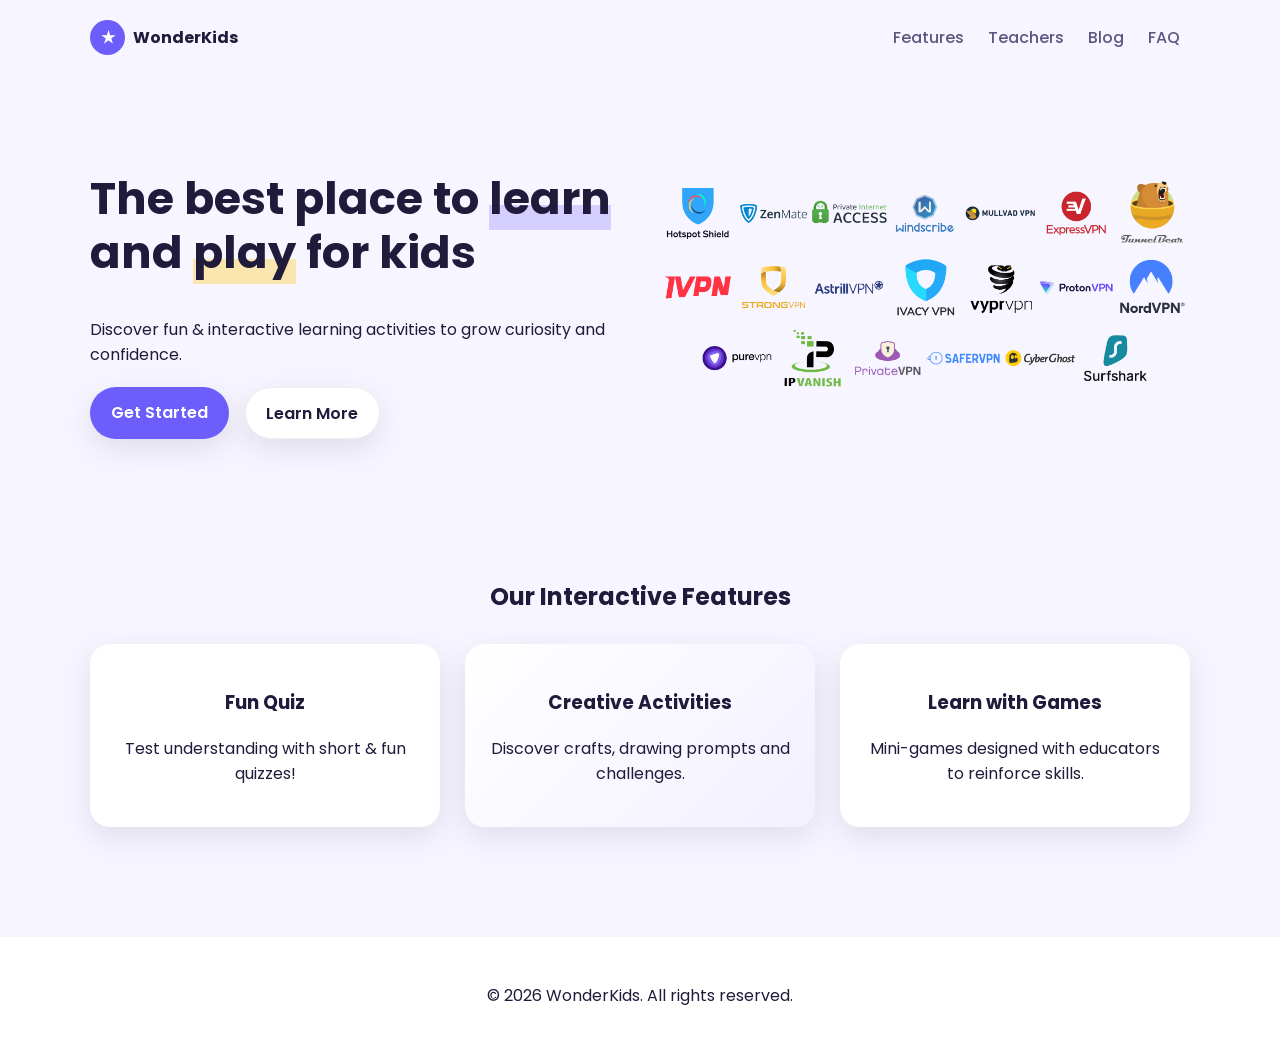
==== index.html @ 26b9216f "Initial commit" ====
<!DOCTYPE html>
<html lang="fr">
<head>
  <meta charset="UTF-8" />
  <meta name="viewport" content="width=device-width, initial-scale=1" />
  <title>WonderKids — Learn & Play</title>
  <link rel="preconnect" href="https://fonts.googleapis.com">
  <link rel="preconnect" href="https://fonts.gstatic.com" crossorigin>
  <link href="https://fonts.googleapis.com/css2?family=Poppins:wght@300;400;500;600;700;800&display=swap" rel="stylesheet">
  <link rel="stylesheet" href="Css/style.css" />
</head>

<body>
  <header class="container nav">
    <a class="brand" href="#"><span class="brand-logo">★</span><span class="brand-name">WonderKids</span></a>
    <nav class="nav-links">
    <a href="features.html">Features</a>
    <a href="teachers.html">Teachers</a>
    <a href="blog.html">Blog</a>
    <a href="#faq">FAQ</a>
    </nav>


  </header>

  <!-- HERO -->
  <section class="hero container">
    <div class="hero-text">
      <h1>The best place to <span class="highlight purple">learn</span> and <span class="highlight yellow">play</span> for kids</h1>
      <p>Discover fun & interactive learning activities to grow curiosity and confidence.</p>
      <div class="actions">
        <a class="btn primary" href="#">Get Started</a>
        <a class="btn ghost" href="#">Learn More</a>
      </div>
    </div>
    <div class="hero-media">
      <img src="images/Best-VPN-Services.png">
    </div>
  </section>

  <!-- FEATURES -->
  <section id="features" class="features container">
    <h2>Our Interactive Features</h2>
    <div class="grid">
      <div class="card tilt">
        <h3>Fun Quiz</h3>
        <p>Test understanding with short & fun quizzes!</p>
      </div>
      <div class="card tilt accent">
        <h3>Creative Activities</h3>
        <p>Discover crafts, drawing prompts and challenges.</p>
      </div>
      <div class="card tilt">
        <h3>Learn with Games</h3>
        <p>Mini-games designed with educators to reinforce skills.</p>
      </div>
    </div>
  </section>

  <footer class="footer">
    <p>© <span id="year"></span> WonderKids. All rights reserved.</p>
  </footer>

  <script src="sc.js"></script>
</body>
</html>
---- Css/style.css ----
:root {
  --primary: #6d5efc;
  --accent: #ffd34e;
  --bg: #f7f5ff;
  --text: #201a3b;
  --muted: #5d5680;
  --shadow: 0 10px 30px rgba(93, 86, 128, .15);
}

body {
  margin: 0;
  font-family: "Poppins", sans-serif;
  background: var(--bg);
  color: var(--text);
}

.container {
  width: min(1100px, 90%);
  margin-inline: auto;
}

.nav {
  display: flex;
  justify-content: space-between;
  align-items: center;
  padding: 20px 0;
}

.brand {
  font-weight: 700;
  text-decoration: none;
  color: var(--text);
  display: flex;
  align-items: center;
  gap: .5rem;
}

.brand-logo {
  background: var(--primary);
  color: white;
  border-radius: 50%;
  width: 35px;
  height: 35px;
  display: grid;
  place-items: center;
}

.nav-links a {
  text-decoration: none;
  color: var(--muted);
  margin: 0 10px;
  font-weight: 500;
}

.hero {
  display: grid;
  grid-template-columns: 1fr 1fr;
  align-items: center;
  padding: 60px 0;
  gap: 40px;
}

.hero-text h1 {
  font-size: 2.8rem;
  line-height: 1.2;
}

.highlight.purple {
  background: linear-gradient(180deg, transparent 60%, rgba(109, 94, 252, .25) 0);
}

.highlight.yellow {
  background: linear-gradient(180deg, transparent 60%, rgba(255, 211, 78, .45) 0);
}

.actions {
  margin-top: 20px;
  display: flex;
  gap: 1rem;
}

.btn {
  text-decoration: none;
  font-weight: 600;
  border-radius: 999px;
  padding: .8rem 1.3rem;
  box-shadow: var(--shadow);
}

.btn.primary {
  background: var(--primary);
  color: #fff;
}

.btn.ghost {
  background: #fff;
  color: var(--text);
  border: 1px solid #eee;
}

.features {
  padding: 60px 0;
  text-align: center;
}

.features .grid {
  display: grid;
  grid-template-columns: repeat(auto-fit, minmax(260px, 1fr));
  gap: 25px;
  margin-top: 30px;
}

.card {
  background: #fff;
  padding: 25px;
  border-radius: 20px;
  box-shadow: var(--shadow);
  transition: transform .2s ease;
}

.card:hover {
  transform: translateY(-5px);
}

.accent {
  background: linear-gradient(135deg, #fff, #f3f0ff);
}

.footer {
  text-align: center;
  padding: 30px 0;
  background: #fff;
  margin-top: 50px;
}

@media (max-width: 800px) {
  .hero {
    grid-template-columns: 1fr;
    text-align: center;
  }
}
/* ===== Images universelles ===== */
img { display:block; max-width:100%; height:auto; }

/* Image fluide (garde les proportions) */
.img-fluid { width:100%; height:auto; }

/* Cadre recadré: l’image remplit le cadre sans se déformer */
.img-cover {
  position: relative;
  overflow: hidden;
  border-radius: 20px;           /* ajuste si tu veux plus/moins arrondi */
  box-shadow: var(--shadow);
}
.img-cover > img {
  width: 100%;
  height: 100%;
  object-fit: cover;             /* clé pour un recadrage propre */
  object-position: center;       /* centre le sujet */
}

/* Utilitaires d’aspect ratio (évite les sauts de layout) */
.aspect-16x9 { aspect-ratio: 16 / 9; }
.aspect-4x3  { aspect-ratio: 4 / 3; }
.aspect-1x1  { aspect-ratio: 1 / 1; }

/* Exemples spécifiques aux sections (facultatif) */
.hero-media .img-cover { transform: rotate(-2deg); } /* style Dribbble-like */
.post .img-cover { border-radius: 18px; }
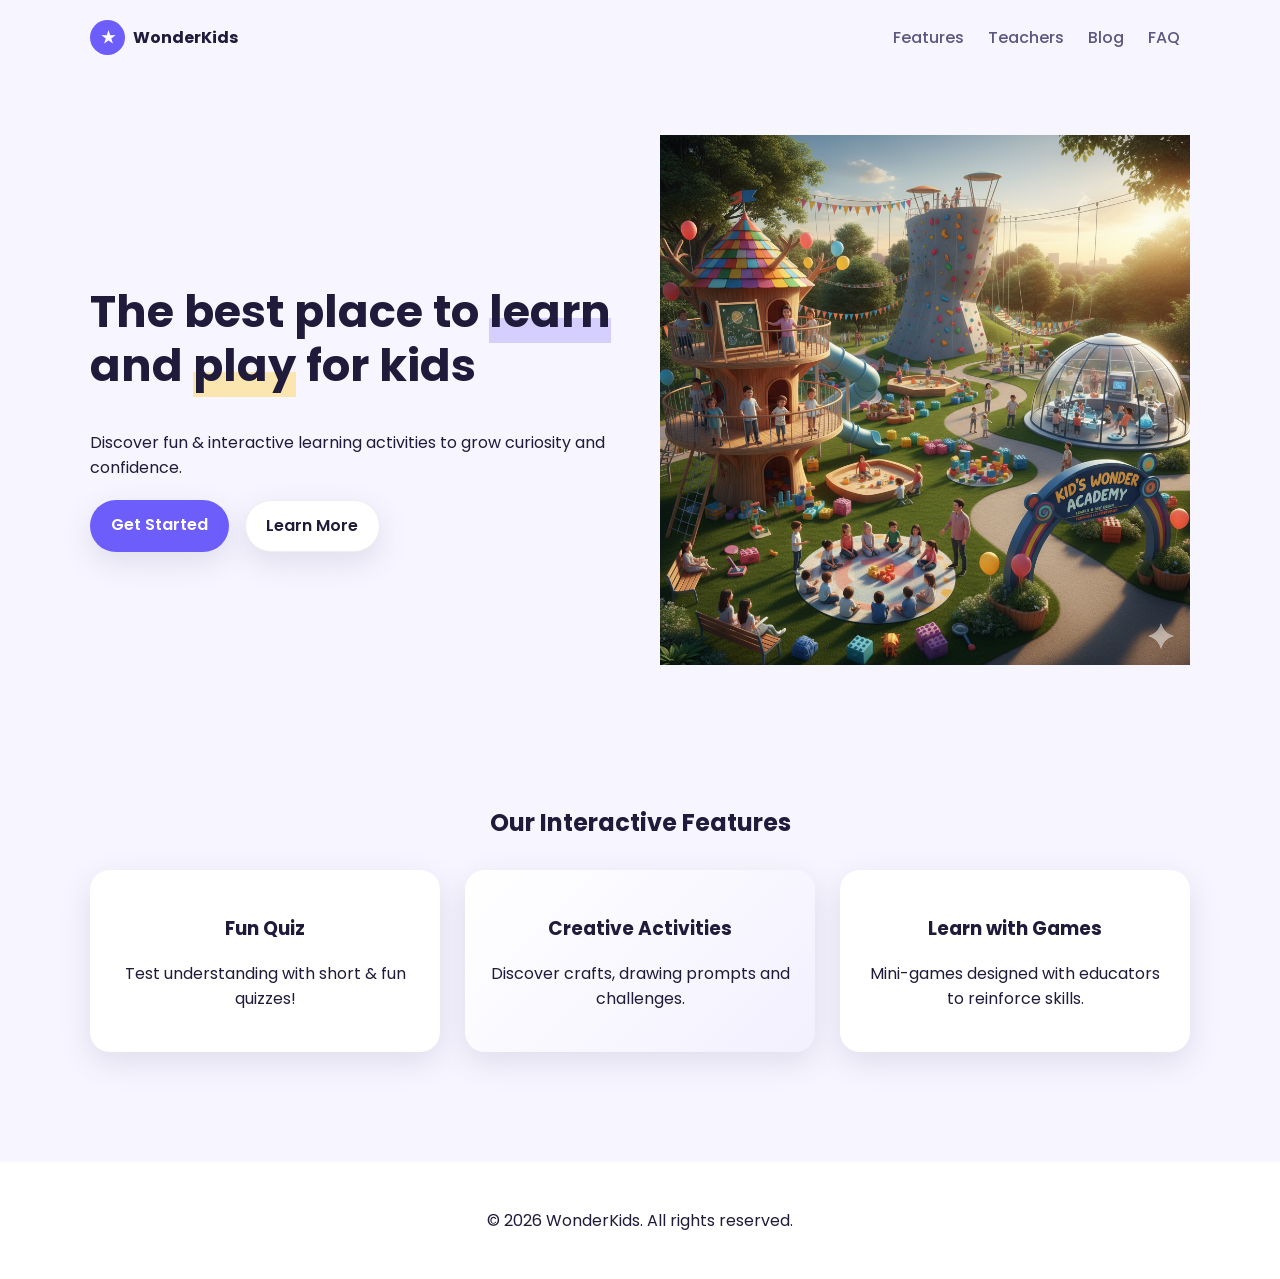
==== commit 1c2841ea: "Mise à jour du design et des animations" ====
--- a/index.html
+++ b/index.html
@@ -34,7 +34,7 @@
       </div>
     </div>
     <div class="hero-media">
-      <img src="images/Best-VPN-Services.png">
+      <img src="images/image.png">
     </div>
   </section>
 
